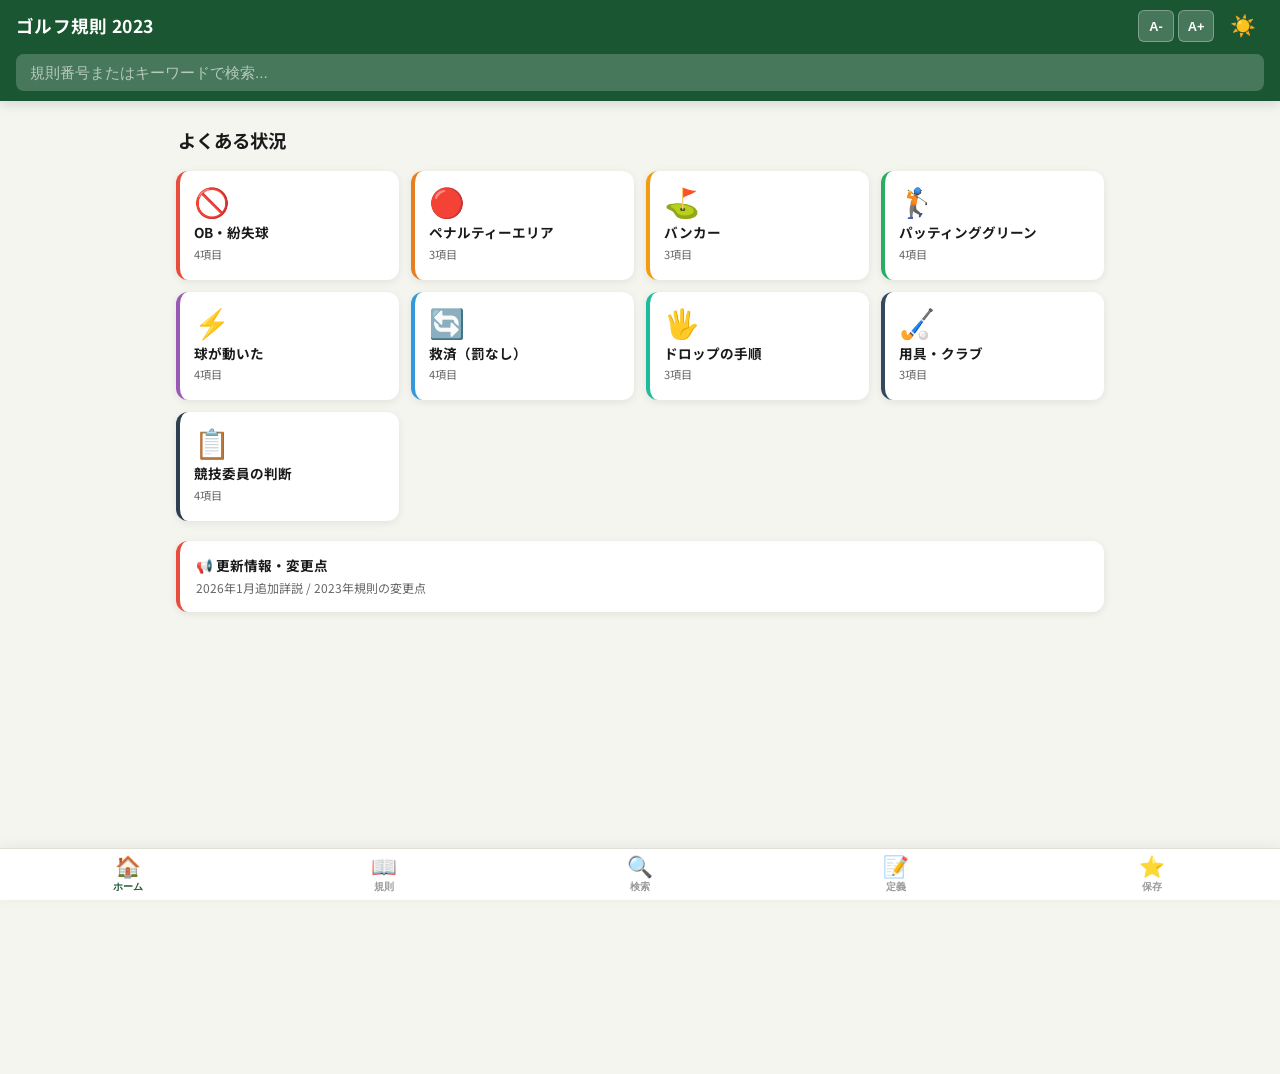
==== app/index.html @ 6bfc3861 "ゴルフ規則2023 オフラインPWA 初回リリース - 規則1〜25の全文、定義集、状況別クイックガイド、更新情報を収録 - 全文検索、ブックマーク、ダークモード、フォントサイズ調整対応 - Serv" ====
<!DOCTYPE html>
<html lang="ja">
<head>
  <meta charset="UTF-8">
  <meta name="viewport" content="width=device-width, initial-scale=1.0, viewport-fit=cover, user-scalable=yes">
  <meta name="apple-mobile-web-app-capable" content="yes">
  <meta name="apple-mobile-web-app-status-bar-style" content="black-translucent">
  <meta name="apple-mobile-web-app-title" content="Golf Rules">
  <meta name="theme-color" content="#1a5632">
  <title>ゴルフ規則 2023</title>
  <link rel="manifest" href="manifest.json">
  <link rel="apple-touch-icon" href="icons/icon-192.png">
  <link rel="preconnect" href="https://fonts.googleapis.com">
  <link rel="preconnect" href="https://fonts.gstatic.com" crossorigin>
  <link href="https://fonts.googleapis.com/css2?family=Noto+Sans+JP:wght@400;600;700;800&display=swap" rel="stylesheet">
  <link rel="stylesheet" href="css/style.css">
</head>
<body>
  <!-- Header -->
  <header class="app-header">
    <div class="header-content">
      <h1 class="header-title">ゴルフ規則 2023</h1>
      <div class="header-controls">
        <div class="font-size-controls" id="fontSizeControls">
          <button class="font-btn" id="fontDecrease" aria-label="文字を小さく">A-</button>
          <button class="font-btn" id="fontIncrease" aria-label="文字を大きく">A+</button>
        </div>
        <button class="header-btn" id="darkModeToggle" aria-label="ダークモード切替">
          <span class="icon">☀️</span>
        </button>
      </div>
    </div>
    <!-- Global Search Bar -->
    <div class="search-container" id="searchContainer">
      <input type="search" id="globalSearch" placeholder="規則番号またはキーワードで検索..." autocomplete="off" enterkeyhint="search">
      <button class="search-clear" id="searchClear" aria-label="クリア">&times;</button>
    </div>
  </header>

  <!-- Main Content Area -->
  <main class="app-main" id="appMain">

    <!-- Home / Quick Guide View -->
    <section class="view active" id="viewHome">
      <h2 class="section-title">よくある状況</h2>
      <div class="quick-grid" id="quickGrid">
        <!-- Populated by JS -->
      </div>
    </section>

    <!-- Rules List View -->
    <section class="view" id="viewRules">
      <h2 class="section-title">規則一覧</h2>
      <div class="rules-list" id="rulesList">
        <!-- Populated by JS -->
      </div>
    </section>

    <!-- Search Results View -->
    <section class="view" id="viewSearch">
      <div class="search-info" id="searchInfo"></div>
      <div class="search-results" id="searchResults">
        <!-- Populated by JS -->
      </div>
    </section>

    <!-- Definitions View -->
    <section class="view" id="viewDefs">
      <h2 class="section-title">定義集</h2>
      <div class="defs-search-wrap">
        <input type="search" id="defsSearch" placeholder="用語を検索..." autocomplete="off">
      </div>
      <div class="defs-list" id="defsList">
        <!-- Populated by JS -->
      </div>
    </section>

    <!-- Bookmarks View -->
    <section class="view" id="viewBookmarks">
      <h2 class="section-title">ブックマーク</h2>
      <div class="bookmarks-list" id="bookmarksList">
        <p class="empty-message">ブックマークはまだありません。<br>規則やガイドの<span class="star-demo">☆</span>をタップして追加できます。</p>
      </div>
    </section>

    <!-- Updates View -->
    <section class="view" id="viewUpdates">
      <h2 class="section-title">更新情報</h2>
      <div class="updates-content" id="updatesContent">
        <!-- Populated by JS -->
      </div>
    </section>

    <!-- Situation Detail Modal -->
    <div class="modal" id="situationModal">
      <div class="modal-content">
        <div class="modal-header">
          <button class="modal-back" id="modalBack" aria-label="戻る">&larr;</button>
          <h3 class="modal-title" id="modalTitle"></h3>
          <button class="modal-bookmark" id="modalBookmark" aria-label="ブックマーク">☆</button>
        </div>
        <div class="modal-body" id="modalBody">
          <!-- Populated by JS -->
        </div>
      </div>
    </div>

    <!-- Rule Detail Modal -->
    <div class="modal" id="ruleModal">
      <div class="modal-content">
        <div class="modal-header">
          <button class="modal-back" id="ruleModalBack" aria-label="戻る">&larr;</button>
          <h3 class="modal-title" id="ruleModalTitle"></h3>
          <button class="modal-bookmark" id="ruleModalBookmark" aria-label="ブックマーク">☆</button>
        </div>
        <div class="modal-body" id="ruleModalBody">
          <!-- Populated by JS -->
        </div>
      </div>
    </div>

  </main>

  <!-- Bottom Navigation -->
  <nav class="bottom-nav" id="bottomNav">
    <button class="nav-item active" data-view="viewHome">
      <span class="nav-icon">🏠</span>
      <span class="nav-label">ホーム</span>
    </button>
    <button class="nav-item" data-view="viewRules">
      <span class="nav-icon">📖</span>
      <span class="nav-label">規則</span>
    </button>
    <button class="nav-item" data-view="viewSearch" id="navSearch">
      <span class="nav-icon">🔍</span>
      <span class="nav-label">検索</span>
    </button>
    <button class="nav-item" data-view="viewDefs">
      <span class="nav-icon">📝</span>
      <span class="nav-label">定義</span>
    </button>
    <button class="nav-item" data-view="viewBookmarks">
      <span class="nav-icon">⭐</span>
      <span class="nav-label">保存</span>
    </button>
  </nav>

  <script src="js/data.js?v=5"></script>
  <script src="js/quickguide.js?v=5"></script>
  <script src="js/search.js?v=5"></script>
  <script src="js/app.js?v=5"></script>
</body>
</html>
---- app/css/style.css ----
/* ============================================
   ゴルフ規則PWA - Mobile-First CSS
   ============================================ */

:root {
  --primary: #1a5632;
  --primary-light: #2d8a56;
  --primary-dark: #0f3d22;
  --bg: #f5f5f0;
  --bg-card: #ffffff;
  --text: #1a1a1a;
  --text-secondary: #666666;
  --text-muted: #999999;
  --border: #e0e0d8;
  --shadow: 0 2px 8px rgba(0,0,0,0.08);
  --shadow-lg: 0 4px 16px rgba(0,0,0,0.12);
  --radius: 12px;
  --radius-sm: 8px;
  --nav-height: 64px;
  --header-height: 110px;
  --safe-top: env(safe-area-inset-top, 0px);
  --safe-bottom: env(safe-area-inset-bottom, 0px);
}

/* Dark Mode */
[data-theme="dark"] {
  --bg: #1a1a1a;
  --bg-card: #2a2a2a;
  --text: #e8e8e8;
  --text-secondary: #aaaaaa;
  --text-muted: #777777;
  --border: #3a3a3a;
  --shadow: 0 2px 8px rgba(0,0,0,0.3);
  --shadow-lg: 0 4px 16px rgba(0,0,0,0.4);
}

/* Reset */
*, *::before, *::after {
  margin: 0;
  padding: 0;
  box-sizing: border-box;
}

html {
  font-size: 16px;
  -webkit-text-size-adjust: 100%;
}

body {
  font-family: "Noto Sans JP", -apple-system, BlinkMacSystemFont, "Hiragino Sans", "Hiragino Kaku Gothic ProN", "Yu Gothic", sans-serif;
  background: var(--bg);
  color: var(--text);
  line-height: 1.6;
  overflow-x: hidden;
  -webkit-font-smoothing: antialiased;
  padding-top: calc(var(--header-height) + var(--safe-top));
  padding-bottom: calc(var(--nav-height) + var(--safe-bottom));
}

/* ============================================
   Header
   ============================================ */

.app-header {
  position: fixed;
  top: 0;
  left: 0;
  right: 0;
  z-index: 100;
  background: var(--primary);
  color: white;
  padding-top: var(--safe-top);
  box-shadow: 0 2px 12px rgba(0,0,0,0.15);
}

.header-content {
  display: flex;
  align-items: center;
  justify-content: space-between;
  padding: 10px 16px 6px;
}

.header-title {
  font-size: 1.1rem;
  font-weight: 700;
  letter-spacing: 0.02em;
}

.header-controls {
  display: flex;
  align-items: center;
  gap: 8px;
}

.font-size-controls {
  display: flex;
  align-items: center;
  gap: 4px;
}

.font-btn {
  background: rgba(255,255,255,0.2);
  border: 1px solid rgba(255,255,255,0.3);
  color: white;
  font-size: 0.8rem;
  font-weight: 700;
  cursor: pointer;
  padding: 4px 8px;
  border-radius: 6px;
  transition: background 0.2s;
  min-width: 36px;
  min-height: 32px;
  display: flex;
  align-items: center;
  justify-content: center;
}

.font-btn:active {
  background: rgba(255,255,255,0.4);
}

.header-btn {
  background: none;
  border: none;
  color: white;
  font-size: 1.3rem;
  cursor: pointer;
  padding: 4px 8px;
  border-radius: 6px;
  transition: background 0.2s;
}

.header-btn:active {
  background: rgba(255,255,255,0.2);
}

.search-container {
  position: relative;
  padding: 6px 16px 10px;
}

.search-container input {
  width: 100%;
  padding: 10px 40px 10px 14px;
  border: none;
  border-radius: var(--radius-sm);
  font-size: 0.95rem;
  background: rgba(255,255,255,0.2);
  color: white;
  outline: none;
  transition: background 0.2s;
}

.search-container input::placeholder {
  color: rgba(255,255,255,0.6);
}

.search-container input:focus {
  background: rgba(255,255,255,0.3);
}

.search-clear {
  position: absolute;
  right: 24px;
  top: 50%;
  transform: translateY(-50%);
  background: none;
  border: none;
  color: rgba(255,255,255,0.6);
  font-size: 1.4rem;
  cursor: pointer;
  display: none;
  padding: 4px 8px;
}

.search-clear.visible {
  display: block;
}

/* ============================================
   Bottom Navigation
   ============================================ */

.bottom-nav {
  position: fixed;
  bottom: 0;
  left: 0;
  right: 0;
  z-index: 100;
  display: flex;
  background: var(--bg-card);
  border-top: 1px solid var(--border);
  padding-bottom: var(--safe-bottom);
  box-shadow: 0 -2px 12px rgba(0,0,0,0.06);
}

.nav-item {
  flex: 1;
  display: flex;
  flex-direction: column;
  align-items: center;
  justify-content: center;
  padding: 8px 4px 6px;
  border: none;
  background: none;
  color: var(--text-muted);
  cursor: pointer;
  transition: color 0.2s;
  -webkit-tap-highlight-color: transparent;
}

.nav-item.active {
  color: var(--primary);
}

.nav-icon {
  font-size: 1.3rem;
  line-height: 1;
  margin-bottom: 2px;
}

.nav-label {
  font-size: 0.65rem;
  font-weight: 600;
  letter-spacing: 0.02em;
}

/* ============================================
   Views
   ============================================ */

.app-main {
  min-height: 100vh;
}

.view {
  display: none;
  padding: 16px;
  animation: fadeIn 0.2s ease;
}

.view.active {
  display: block;
}

@keyframes fadeIn {
  from { opacity: 0; transform: translateY(8px); }
  to { opacity: 1; transform: translateY(0); }
}

.section-title {
  font-size: 1.15rem;
  font-weight: 700;
  margin-bottom: 16px;
  color: var(--text);
  padding-left: 2px;
}

/* ============================================
   Quick Guide Grid
   ============================================ */

.quick-grid {
  display: grid;
  grid-template-columns: repeat(2, 1fr);
  gap: 12px;
}

.quick-card {
  background: var(--bg-card);
  border-radius: var(--radius);
  padding: 16px 14px;
  box-shadow: var(--shadow);
  cursor: pointer;
  transition: transform 0.15s, box-shadow 0.15s;
  border-left: 4px solid;
  -webkit-tap-highlight-color: transparent;
}

.quick-card:active {
  transform: scale(0.97);
  box-shadow: var(--shadow-lg);
}

.quick-card-icon {
  font-size: 1.8rem;
  margin-bottom: 8px;
  line-height: 1;
}

.quick-card-title {
  font-size: 0.85rem;
  font-weight: 700;
  color: var(--text);
  line-height: 1.3;
}

.quick-card-count {
  font-size: 0.7rem;
  color: var(--text-secondary);
  margin-top: 4px;
}

/* Updates link at bottom of home */
.home-updates-link {
  display: block;
  margin-top: 20px;
  padding: 14px 16px;
  background: var(--bg-card);
  border-radius: var(--radius);
  box-shadow: var(--shadow);
  text-decoration: none;
  color: var(--text);
  border-left: 4px solid #e74c3c;
  cursor: pointer;
  -webkit-tap-highlight-color: transparent;
}

.home-updates-link:active {
  transform: scale(0.98);
}

.home-updates-title {
  font-size: 0.85rem;
  font-weight: 700;
}

.home-updates-desc {
  font-size: 0.75rem;
  color: var(--text-secondary);
  margin-top: 2px;
}

/* ============================================
   Situation List (within a category)
   ============================================ */

.situation-list {
  display: flex;
  flex-direction: column;
  gap: 10px;
}

.situation-item {
  background: var(--bg-card);
  border-radius: var(--radius);
  padding: 14px 16px;
  box-shadow: var(--shadow);
  cursor: pointer;
  transition: transform 0.15s;
  -webkit-tap-highlight-color: transparent;
}

.situation-item:active {
  transform: scale(0.98);
}

.situation-question {
  font-size: 0.9rem;
  font-weight: 600;
  color: var(--text);
  margin-bottom: 4px;
}

.situation-rule-ref {
  font-size: 0.75rem;
  color: var(--primary-light);
  font-weight: 600;
}

/* ============================================
   Rules List
   ============================================ */

.rules-group {
  margin-bottom: 20px;
}

.rules-group-title {
  font-size: 0.8rem;
  font-weight: 700;
  color: var(--primary);
  text-transform: uppercase;
  letter-spacing: 0.05em;
  margin-bottom: 8px;
  padding-left: 4px;
}

.rule-item {
  background: var(--bg-card);
  border-radius: var(--radius-sm);
  margin-bottom: 6px;
  box-shadow: var(--shadow);
  overflow: hidden;
}

.rule-header {
  display: flex;
  align-items: center;
  padding: 12px 14px;
  cursor: pointer;
  -webkit-tap-highlight-color: transparent;
  gap: 10px;
}

.rule-header:active {
  background: rgba(0,0,0,0.03);
}

.rule-number {
  font-size: 1.1rem;
  font-weight: 800;
  color: var(--primary);
  min-width: 32px;
}

.rule-title {
  font-size: 0.82rem;
  font-weight: 600;
  color: var(--text);
  flex: 1;
  line-height: 1.4;
}

.rule-arrow {
  color: var(--text-muted);
  font-size: 0.8rem;
  transition: transform 0.2s;
}

.rule-item.expanded .rule-arrow {
  transform: rotate(90deg);
}

.rule-subsections {
  display: none;
  padding: 0 14px 12px;
  border-top: 1px solid var(--border);
}

.rule-item.expanded .rule-subsections {
  display: block;
}

.subsection-item {
  padding: 10px 0;
  border-bottom: 1px solid var(--border);
  cursor: pointer;
  -webkit-tap-highlight-color: transparent;
}

.subsection-item:last-child {
  border-bottom: none;
}

.subsection-item:active {
  background: rgba(0,0,0,0.02);
}

.subsection-number {
  font-size: 0.75rem;
  font-weight: 700;
  color: var(--primary-light);
}

.subsection-title {
  font-size: 0.8rem;
  color: var(--text);
  margin-top: 2px;
}

/* ============================================
   Search Results
   ============================================ */

.search-info {
  padding: 8px 4px 12px;
  font-size: 0.8rem;
  color: var(--text-secondary);
}

.search-results {
  display: flex;
  flex-direction: column;
  gap: 10px;
}

.search-result-item {
  background: var(--bg-card);
  border-radius: var(--radius-sm);
  padding: 14px 16px;
  box-shadow: var(--shadow);
  cursor: pointer;
  -webkit-tap-highlight-color: transparent;
}

.search-result-item:active {
  transform: scale(0.98);
}

.search-result-type {
  font-size: 0.65rem;
  font-weight: 700;
  text-transform: uppercase;
  color: white;
  background: var(--primary);
  padding: 2px 8px;
  border-radius: 4px;
  display: inline-block;
  margin-bottom: 6px;
}

.search-result-type.type-guide {
  background: #e67e22;
}

.search-result-type.type-def {
  background: #9b59b6;
}

.search-result-type.type-update {
  background: #e74c3c;
}

.search-result-title {
  font-size: 0.9rem;
  font-weight: 600;
  color: var(--text);
  margin-bottom: 4px;
}

.search-result-excerpt {
  font-size: 0.78rem;
  color: var(--text-secondary);
  line-height: 1.5;
}

.search-result-excerpt mark {
  background: #fff3cd;
  color: var(--text);
  padding: 0 2px;
  border-radius: 2px;
}

[data-theme="dark"] .search-result-excerpt mark {
  background: #5a4a00;
  color: #ffd;
}

.search-history {
  margin-top: 20px;
}

.search-history-title {
  font-size: 0.8rem;
  font-weight: 600;
  color: var(--text-secondary);
  margin-bottom: 8px;
}

.search-history-items {
  display: flex;
  flex-wrap: wrap;
  gap: 8px;
}

.search-history-chip {
  background: var(--bg-card);
  border: 1px solid var(--border);
  border-radius: 20px;
  padding: 6px 14px;
  font-size: 0.8rem;
  color: var(--text);
  cursor: pointer;
  -webkit-tap-highlight-color: transparent;
}

.search-history-chip:active {
  background: var(--primary);
  color: white;
}

/* ============================================
   Definitions
   ============================================ */

.defs-search-wrap {
  margin-bottom: 16px;
}

.defs-search-wrap input {
  width: 100%;
  padding: 10px 14px;
  border: 1px solid var(--border);
  border-radius: var(--radius-sm);
  font-size: 0.9rem;
  background: var(--bg-card);
  color: var(--text);
  outline: none;
}

.defs-search-wrap input:focus {
  border-color: var(--primary);
}

.def-item {
  background: var(--bg-card);
  border-radius: var(--radius-sm);
  margin-bottom: 8px;
  box-shadow: var(--shadow);
  overflow: hidden;
}

.def-header {
  padding: 12px 14px;
  cursor: pointer;
  display: flex;
  justify-content: space-between;
  align-items: center;
  -webkit-tap-highlight-color: transparent;
}

.def-header:active {
  background: rgba(0,0,0,0.03);
}

.def-term {
  font-size: 0.9rem;
  font-weight: 700;
  color: var(--text);
}

.def-arrow {
  color: var(--text-muted);
  font-size: 0.8rem;
  transition: transform 0.2s;
}

.def-item.expanded .def-arrow {
  transform: rotate(90deg);
}

.def-body {
  display: none;
  padding: 0 14px 14px;
  border-top: 1px solid var(--border);
}

.def-item.expanded .def-body {
  display: block;
}

.def-body p {
  font-size: 0.82rem;
  color: var(--text-secondary);
  line-height: 1.6;
  padding-top: 10px;
}

/* ============================================
   Bookmarks
   ============================================ */

.empty-message {
  text-align: center;
  color: var(--text-muted);
  font-size: 0.85rem;
  padding: 40px 20px;
  line-height: 1.8;
}

.star-demo {
  font-size: 1.1rem;
}

.bookmark-item {
  background: var(--bg-card);
  border-radius: var(--radius-sm);
  margin-bottom: 8px;
  padding: 14px 16px;
  box-shadow: var(--shadow);
  display: flex;
  align-items: center;
  gap: 12px;
  cursor: pointer;
  -webkit-tap-highlight-color: transparent;
}

.bookmark-item:active {
  transform: scale(0.98);
}

.bookmark-icon {
  font-size: 1.3rem;
}

.bookmark-info {
  flex: 1;
}

.bookmark-title {
  font-size: 0.85rem;
  font-weight: 600;
  color: var(--text);
}

.bookmark-sub {
  font-size: 0.72rem;
  color: var(--text-secondary);
  margin-top: 2px;
}

.bookmark-remove {
  background: none;
  border: none;
  color: var(--text-muted);
  font-size: 1.2rem;
  cursor: pointer;
  padding: 4px 8px;
}

/* ============================================
   Updates
   ============================================ */

.updates-section {
  margin-bottom: 24px;
}

.updates-section-title {
  font-size: 0.95rem;
  font-weight: 700;
  color: var(--primary);
  margin-bottom: 12px;
  padding-bottom: 6px;
  border-bottom: 2px solid var(--primary);
}

.update-item {
  background: var(--bg-card);
  border-radius: var(--radius-sm);
  margin-bottom: 8px;
  padding: 12px 14px;
  box-shadow: var(--shadow);
}

.update-rule {
  font-size: 0.75rem;
  font-weight: 700;
  color: var(--primary-light);
}

.update-title {
  font-size: 0.85rem;
  font-weight: 600;
  color: var(--text);
  margin: 4px 0;
}

.update-summary {
  font-size: 0.78rem;
  color: var(--text-secondary);
  line-height: 1.5;
}

.update-date {
  font-size: 0.7rem;
  color: #e74c3c;
  font-weight: 600;
  margin-top: 6px;
}

/* ============================================
   Modals
   ============================================ */

.modal {
  display: none;
  position: fixed;
  top: 0;
  left: 0;
  right: 0;
  bottom: 0;
  z-index: 200;
  background: var(--bg);
  overflow-y: auto;
  -webkit-overflow-scrolling: touch;
  animation: slideIn 0.25s ease;
}

#ruleModal {
  z-index: 210;
}

.modal.active {
  display: block;
}

@keyframes slideIn {
  from { transform: translateX(100%); }
  to { transform: translateX(0); }
}

.modal-content {
  min-height: 100vh;
}

.modal-header {
  position: sticky;
  top: 0;
  z-index: 10;
  display: flex;
  align-items: center;
  gap: 8px;
  padding: 12px 16px;
  padding-top: calc(12px + var(--safe-top));
  background: var(--primary);
  color: white;
}

.modal-back {
  background: none;
  border: none;
  color: white;
  font-size: 1.4rem;
  cursor: pointer;
  padding: 4px 8px;
  border-radius: 6px;
}

.modal-back:active {
  background: rgba(255,255,255,0.2);
}

.modal-title {
  flex: 1;
  font-size: 0.95rem;
  font-weight: 700;
  line-height: 1.3;
}

.modal-bookmark {
  background: none;
  border: none;
  color: white;
  font-size: 1.4rem;
  cursor: pointer;
  padding: 4px 8px;
}

.modal-bookmark.bookmarked {
  color: #ffd700;
}

.modal-body {
  padding: 20px 16px 40px;
}

/* Situation detail content */
.detail-answer {
  background: var(--bg-card);
  border-radius: var(--radius);
  padding: 16px;
  margin-bottom: 16px;
  box-shadow: var(--shadow);
  border-left: 4px solid var(--primary);
}

.detail-answer-label {
  font-size: 0.7rem;
  font-weight: 700;
  color: var(--primary);
  text-transform: uppercase;
  letter-spacing: 0.05em;
  margin-bottom: 6px;
}

.detail-answer-text {
  font-size: 0.9rem;
  font-weight: 600;
  color: var(--text);
  line-height: 1.5;
}

.detail-procedure {
  background: var(--bg-card);
  border-radius: var(--radius);
  padding: 16px;
  margin-bottom: 16px;
  box-shadow: var(--shadow);
}

.detail-procedure-label {
  font-size: 0.7rem;
  font-weight: 700;
  color: #e67e22;
  text-transform: uppercase;
  letter-spacing: 0.05em;
  margin-bottom: 8px;
}

.detail-procedure-text {
  font-size: 0.82rem;
  color: var(--text);
  line-height: 1.8;
  white-space: pre-line;
}

.detail-rule-link {
  display: inline-block;
  background: var(--primary);
  color: white;
  padding: 10px 20px;
  border-radius: var(--radius-sm);
  font-size: 0.85rem;
  font-weight: 600;
  text-decoration: none;
  cursor: pointer;
  -webkit-tap-highlight-color: transparent;
  border: none;
  margin-top: 8px;
}

.detail-rule-link:active {
  background: var(--primary-dark);
}

/* Rule detail content */
.rule-detail-section {
  margin-bottom: 20px;
}

.rule-detail-number {
  font-size: 0.8rem;
  font-weight: 700;
  color: var(--primary-light);
  margin-bottom: 4px;
}

.rule-detail-title {
  font-size: 0.95rem;
  font-weight: 700;
  color: var(--text);
  margin-bottom: 8px;
}

.rule-detail-content {
  font-size: 0.82rem;
  color: var(--text-secondary);
  line-height: 1.7;
  white-space: pre-line;
}

/* ============================================
   Scrollbar
   ============================================ */

::-webkit-scrollbar {
  width: 4px;
}

::-webkit-scrollbar-track {
  background: transparent;
}

::-webkit-scrollbar-thumb {
  background: var(--text-muted);
  border-radius: 2px;
}

/* ============================================
   Responsive - Tablet/Desktop
   ============================================ */

@media (min-width: 768px) {
  .quick-grid {
    grid-template-columns: repeat(3, 1fr);
    max-width: 800px;
    margin: 0 auto;
  }

  .app-main {
    max-width: 800px;
    margin: 0 auto;
  }

  .modal-body {
    max-width: 700px;
    margin: 0 auto;
  }
}

@media (min-width: 1024px) {
  .quick-grid {
    grid-template-columns: repeat(4, 1fr);
    max-width: 960px;
  }

  .app-main {
    max-width: 960px;
  }
}
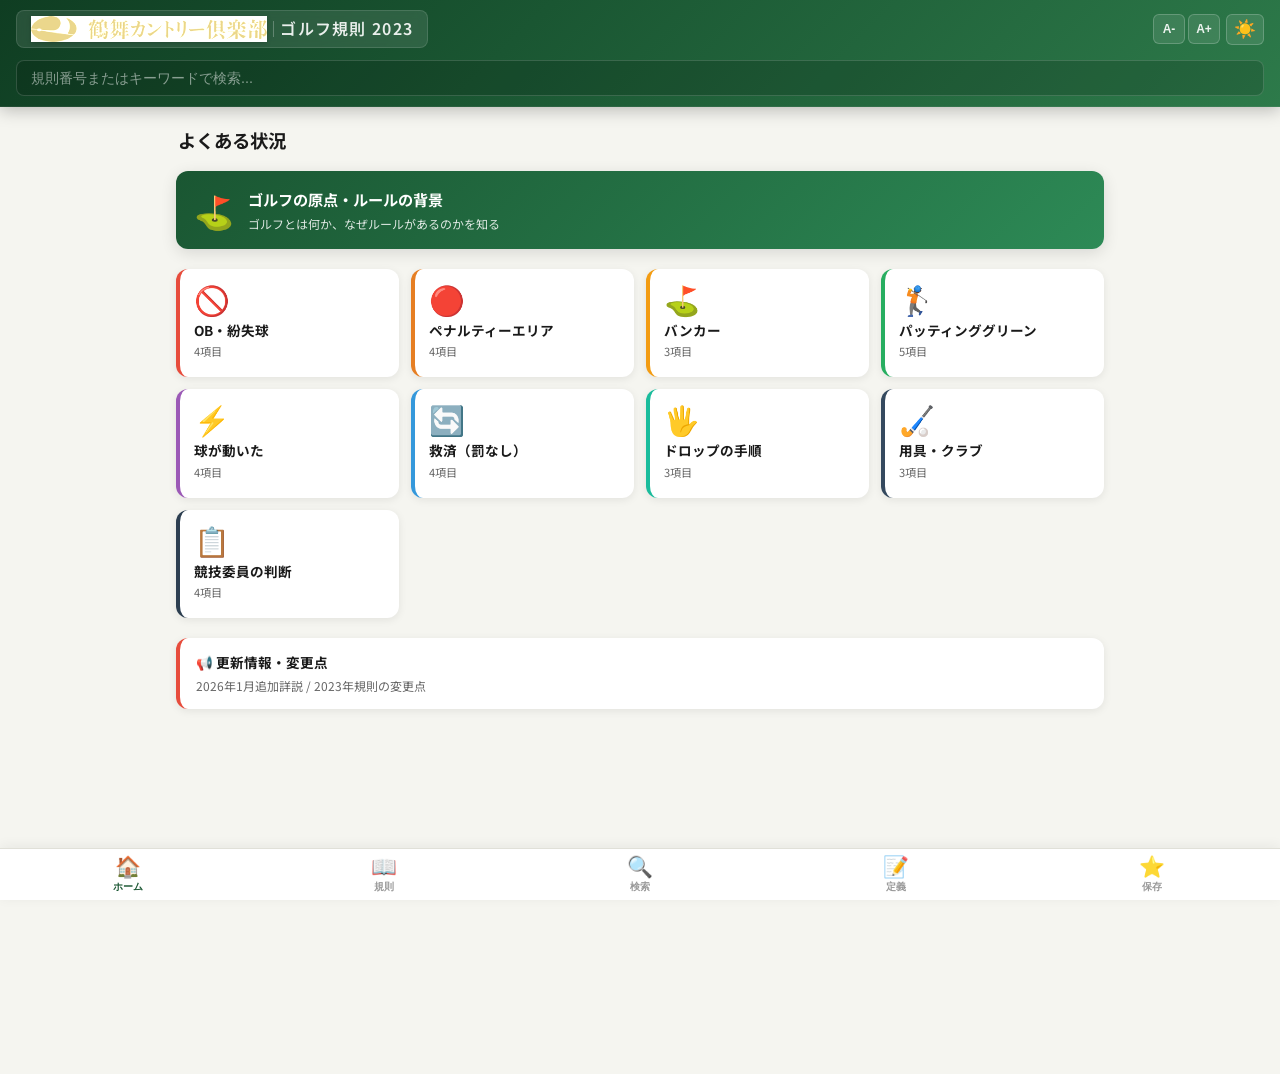
==== commit 4a5a3eaa: "ロゴ追加・ヘッダー改善・補足ノート・ゴルフの原点ページ追加 - 鶴舞CC ロゴをヘッダーに追加（レスポンシブ対応） - ヘッダーデザインをグラデーション＋グラスモーフィズムに改善 - 競技委員向け補足" ====
--- a/app/index.html
+++ b/app/index.html
@@ -13,13 +13,17 @@
   <link rel="preconnect" href="https://fonts.googleapis.com">
   <link rel="preconnect" href="https://fonts.gstatic.com" crossorigin>
   <link href="https://fonts.googleapis.com/css2?family=Noto+Sans+JP:wght@400;600;700;800&display=swap" rel="stylesheet">
-  <link rel="stylesheet" href="css/style.css">
+  <link rel="stylesheet" href="css/style.css?v=7">
 </head>
 <body>
   <!-- Header -->
   <header class="app-header">
     <div class="header-content">
-      <h1 class="header-title">ゴルフ規則 2023</h1>
+      <div class="header-logo-wrap">
+        <img src="icons/logo.png" alt="鶴舞カントリー倶楽部" class="header-logo">
+        <span class="header-divider"></span>
+        <h1 class="header-title">ゴルフ規則 2023</h1>
+      </div>
       <div class="header-controls">
         <div class="font-size-controls" id="fontSizeControls">
           <button class="font-btn" id="fontDecrease" aria-label="文字を小さく">A-</button>
@@ -145,9 +149,9 @@
     </button>
   </nav>
 
-  <script src="js/data.js?v=5"></script>
-  <script src="js/quickguide.js?v=5"></script>
-  <script src="js/search.js?v=5"></script>
-  <script src="js/app.js?v=5"></script>
+  <script src="js/data.js?v=7"></script>
+  <script src="js/quickguide.js?v=7"></script>
+  <script src="js/search.js?v=7"></script>
+  <script src="js/app.js?v=7"></script>
 </body>
 </html>
--- a/app/css/style.css
+++ b/app/css/style.css
@@ -67,96 +67,161 @@
   left: 0;
   right: 0;
   z-index: 100;
-  background: var(--primary);
+  background: linear-gradient(135deg, #0f3d22 0%, #1a5632 40%, #2d7a4a 100%);
   color: white;
   padding-top: var(--safe-top);
-  box-shadow: 0 2px 12px rgba(0,0,0,0.15);
+  box-shadow: 0 3px 16px rgba(0,0,0,0.25);
+  border-bottom: 1px solid rgba(255,255,255,0.08);
 }
 
 .header-content {
   display: flex;
   align-items: center;
   justify-content: space-between;
-  padding: 10px 16px 6px;
+  padding: 10px 16px 8px;
+  gap: 10px;
+}
+
+.header-logo-wrap {
+  display: flex;
+  align-items: center;
+  gap: 6px;
+  padding: 4px 10px;
+  background: rgba(255,255,255,0.1);
+  border-radius: 8px;
+  border: 1px solid rgba(255,255,255,0.12);
+  backdrop-filter: blur(4px);
+  -webkit-backdrop-filter: blur(4px);
+}
+
+.header-logo {
+  height: 22px;
+  width: auto;
+  flex-shrink: 0;
+  filter: brightness(1.15) drop-shadow(0 1px 2px rgba(0,0,0,0.2));
 }
 
 .header-title {
-  font-size: 1.1rem;
-  font-weight: 700;
-  letter-spacing: 0.02em;
+  font-size: 0.75rem;
+  font-weight: 600;
+  letter-spacing: 0.06em;
+  white-space: nowrap;
+  flex-shrink: 0;
+  display: none;
+  color: rgba(255,255,255,0.9);
+}
+
+.header-divider {
+  width: 1px;
+  height: 16px;
+  background: rgba(255,255,255,0.25);
+  flex-shrink: 0;
+  display: none;
+}
+
+@media (min-width: 480px) {
+  .header-logo {
+    height: 26px;
+  }
+  .header-logo-wrap {
+    padding: 5px 14px;
+  }
+  .header-divider {
+    display: block;
+  }
+  .header-title {
+    display: block;
+    font-size: 0.85rem;
+  }
+}
+
+@media (min-width: 640px) {
+  .header-title {
+    font-size: 1rem;
+    letter-spacing: 0.08em;
+  }
 }
 
 .header-controls {
   display: flex;
   align-items: center;
-  gap: 8px;
+  gap: 6px;
 }
 
 .font-size-controls {
   display: flex;
   align-items: center;
-  gap: 4px;
+  gap: 3px;
 }
 
 .font-btn {
-  background: rgba(255,255,255,0.2);
-  border: 1px solid rgba(255,255,255,0.3);
-  color: white;
-  font-size: 0.8rem;
-  font-weight: 700;
-  cursor: pointer;
-  padding: 4px 8px;
+  background: rgba(255,255,255,0.1);
+  border: 1px solid rgba(255,255,255,0.2);
+  color: rgba(255,255,255,0.9);
+  font-size: 0.75rem;
+  font-weight: 700;
+  cursor: pointer;
+  padding: 4px 7px;
   border-radius: 6px;
-  transition: background 0.2s;
-  min-width: 36px;
-  min-height: 32px;
+  transition: all 0.2s;
+  min-width: 32px;
+  min-height: 30px;
   display: flex;
   align-items: center;
   justify-content: center;
 }
 
 .font-btn:active {
-  background: rgba(255,255,255,0.4);
+  background: rgba(255,255,255,0.3);
+  transform: scale(0.95);
 }
 
 .header-btn {
-  background: none;
-  border: none;
+  background: rgba(255,255,255,0.1);
+  border: 1px solid rgba(255,255,255,0.2);
   color: white;
-  font-size: 1.3rem;
-  cursor: pointer;
-  padding: 4px 8px;
+  font-size: 1.1rem;
+  cursor: pointer;
+  padding: 4px 7px;
   border-radius: 6px;
-  transition: background 0.2s;
+  transition: all 0.2s;
+  min-width: 32px;
+  min-height: 30px;
+  display: flex;
+  align-items: center;
+  justify-content: center;
 }
 
 .header-btn:active {
-  background: rgba(255,255,255,0.2);
+  background: rgba(255,255,255,0.3);
+  transform: scale(0.95);
 }
 
 .search-container {
   position: relative;
-  padding: 6px 16px 10px;
+  padding: 4px 16px 10px;
 }
 
 .search-container input {
   width: 100%;
-  padding: 10px 40px 10px 14px;
-  border: none;
+  padding: 9px 40px 9px 14px;
+  border: 1px solid rgba(255,255,255,0.15);
   border-radius: var(--radius-sm);
-  font-size: 0.95rem;
-  background: rgba(255,255,255,0.2);
+  font-size: 0.9rem;
+  background: rgba(0,0,0,0.15);
   color: white;
   outline: none;
-  transition: background 0.2s;
+  transition: all 0.2s;
 }
 
 .search-container input::placeholder {
-  color: rgba(255,255,255,0.6);
+  color: rgba(255,255,255,0.5);
 }
 
 .search-container input:focus {
-  background: rgba(255,255,255,0.3);
+  background: rgba(0,0,0,0.25);
+  border-color: rgba(255,255,255,0.3);
+  box-shadow: 0 0 0 2px rgba(255,255,255,0.08);
 }
 
 .search-clear {
@@ -299,6 +364,47 @@
   font-size: 0.7rem;
   color: var(--text-secondary);
   margin-top: 4px;
+}
+
+/* Philosophy link at top of home */
+.home-philosophy-link {
+  display: flex;
+  align-items: center;
+  gap: 14px;
+  margin-bottom: 20px;
+  padding: 16px 18px;
+  background: linear-gradient(135deg, #1a5632 0%, #2d8a56 100%);
+  border-radius: var(--radius);
+  box-shadow: var(--shadow-lg);
+  cursor: pointer;
+  -webkit-tap-highlight-color: transparent;
+  color: white;
+  transition: transform 0.15s;
+}
+
+.home-philosophy-link:active {
+  transform: scale(0.98);
+}
+
+.home-philosophy-icon {
+  font-size: 2rem;
+  line-height: 1;
+  flex-shrink: 0;
+}
+
+.home-philosophy-body {
+  flex: 1;
+}
+
+.home-philosophy-title {
+  font-size: 0.95rem;
+  font-weight: 700;
+  margin-bottom: 2px;
+}
+
+.home-philosophy-desc {
+  font-size: 0.75rem;
+  opacity: 0.85;
 }
 
 /* Updates link at bottom of home */
@@ -906,6 +1012,38 @@
   white-space: pre-line;
 }
 
+.detail-notes {
+  background: #fff8e1;
+  border: 1px solid #ffe082;
+  border-left: 4px solid #ffa000;
+  border-radius: var(--radius-sm);
+  padding: 12px 14px;
+  margin-bottom: 16px;
+}
+
+[data-theme="dark"] .detail-notes {
+  background: #3e2e00;
+  border-color: #6d5200;
+}
+
+.detail-notes-label {
+  font-size: 0.8rem;
+  font-weight: 700;
+  color: #e65100;
+  margin-bottom: 6px;
+}
+
+[data-theme="dark"] .detail-notes-label {
+  color: #ffab40;
+}
+
+.detail-notes-text {
+  font-size: 0.8rem;
+  color: var(--text);
+  line-height: 1.7;
+  white-space: pre-line;
+}
+
 .detail-rule-link {
   display: inline-block;
   background: var(--primary);
@@ -925,6 +1063,116 @@
   background: var(--primary-dark);
 }
 
+/* Philosophy page content */
+.philosophy-intro {
+  font-size: 0.85rem;
+  color: var(--text-secondary);
+  line-height: 1.7;
+  margin-bottom: 24px;
+  padding: 14px 16px;
+  background: var(--bg-card);
+  border-radius: var(--radius);
+  box-shadow: var(--shadow);
+  border-left: 4px solid var(--primary);
+}
+
+.philosophy-section {
+  background: var(--bg-card);
+  border-radius: var(--radius);
+  padding: 18px 16px;
+  margin-bottom: 16px;
+  box-shadow: var(--shadow);
+}
+
+.philosophy-section-number {
+  display: inline-flex;
+  align-items: center;
+  justify-content: center;
+  width: 28px;
+  height: 28px;
+  background: var(--primary);
+  color: white;
+  border-radius: 50%;
+  font-size: 0.85rem;
+  font-weight: 700;
+  margin-bottom: 10px;
+}
+
+.philosophy-section-title {
+  font-size: 1rem;
+  font-weight: 700;
+  color: var(--text);
+  margin-bottom: 12px;
+}
+
+.philosophy-section-body {
+  font-size: 0.82rem;
+  color: var(--text-secondary);
+  line-height: 1.8;
+}
+
+.philosophy-section-body p {
+  margin-bottom: 10px;
+}
+
+.philosophy-section-body p:last-child {
+  margin-bottom: 0;
+}
+
+.philosophy-section-body strong {
+  color: var(--text);
+  font-weight: 700;
+}
+
+.philosophy-subsection {
+  background: var(--bg-card);
+  border-radius: var(--radius);
+  padding: 16px;
+  margin-bottom: 12px;
+  margin-left: 12px;
+  box-shadow: var(--shadow);
+  border-left: 3px solid var(--primary-light);
+}
+
+.philosophy-sub-title {
+  font-size: 0.9rem;
+  font-weight: 700;
+  color: var(--primary);
+  margin-bottom: 10px;
+}
+
+.philosophy-rule-btn {
+  display: inline-block;
+  background: var(--primary);
+  color: white;
+  padding: 8px 16px;
+  border-radius: var(--radius-sm);
+  font-size: 0.8rem;
+  font-weight: 600;
+  cursor: pointer;
+  -webkit-tap-highlight-color: transparent;
+  border: none;
+  margin-top: 12px;
+  transition: background 0.2s;
+}
+
+.philosophy-rule-btn:active {
+  background: var(--primary-dark);
+}
+
+.philosophy-footer {
+  font-size: 0.82rem;
+  color: var(--text-secondary);
+  line-height: 1.7;
+  margin-top: 24px;
+  padding: 14px 16px;
+  background: var(--bg-card);
+  border-radius: var(--radius);
+  box-shadow: var(--shadow);
+  border-left: 4px solid #e67e22;
+  font-style: italic;
+}
+
 /* Rule detail content */
 .rule-detail-section {
   margin-bottom: 20px;
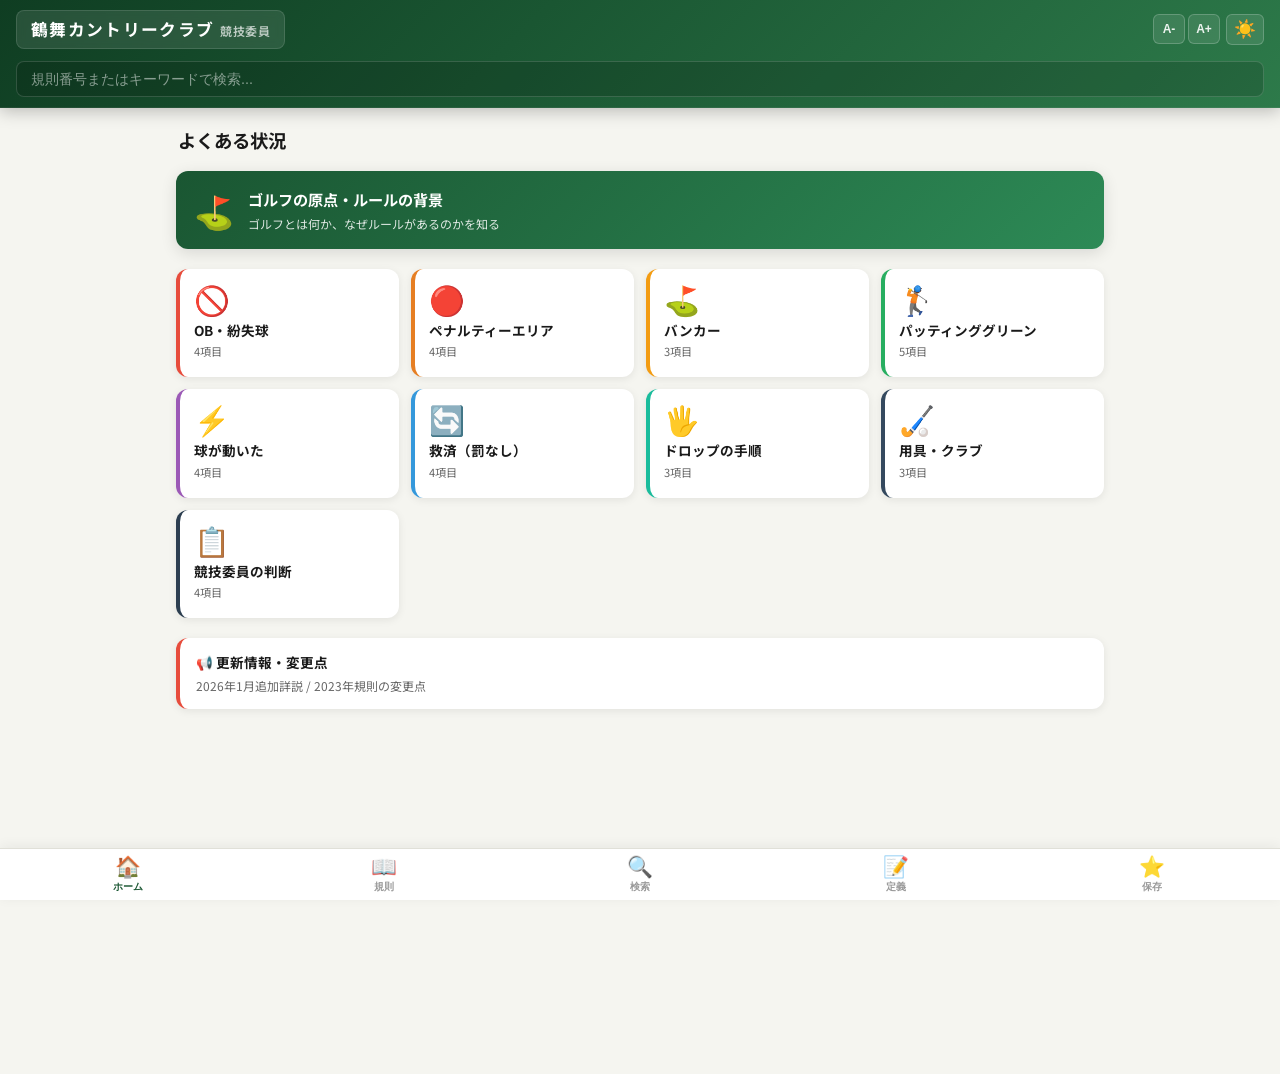
==== commit 978d3d70: "ヘッダーをテキスト表示に変更（鶴舞カントリークラブ 競技委員） ロゴ画像を削除し、テキストのみのヘッダーに変更。  Co-Authored-By: Claude Opus 4.6 <noreply@a" ====
--- a/app/index.html
+++ b/app/index.html
@@ -13,16 +13,14 @@
   <link rel="preconnect" href="https://fonts.googleapis.com">
   <link rel="preconnect" href="https://fonts.gstatic.com" crossorigin>
   <link href="https://fonts.googleapis.com/css2?family=Noto+Sans+JP:wght@400;600;700;800&display=swap" rel="stylesheet">
-  <link rel="stylesheet" href="css/style.css?v=7">
+  <link rel="stylesheet" href="css/style.css?v=8">
 </head>
 <body>
   <!-- Header -->
   <header class="app-header">
     <div class="header-content">
       <div class="header-logo-wrap">
-        <img src="icons/logo.png" alt="鶴舞カントリー倶楽部" class="header-logo">
-        <span class="header-divider"></span>
-        <h1 class="header-title">ゴルフ規則 2023</h1>
+        <h1 class="header-title">鶴舞カントリークラブ<span class="header-subtitle">競技委員</span></h1>
       </div>
       <div class="header-controls">
         <div class="font-size-controls" id="fontSizeControls">
--- a/app/css/style.css
+++ b/app/css/style.css
@@ -84,8 +84,8 @@
 
 .header-logo-wrap {
   display: flex;
-  align-items: center;
-  gap: 6px;
+  align-items: baseline;
+  gap: 0;
   padding: 4px 10px;
   background: rgba(255,255,255,0.1);
   border-radius: 8px;
@@ -94,51 +94,41 @@
   -webkit-backdrop-filter: blur(4px);
 }
 
-.header-logo {
-  height: 22px;
-  width: auto;
-  flex-shrink: 0;
-  filter: brightness(1.15) drop-shadow(0 1px 2px rgba(0,0,0,0.2));
-}
-
 .header-title {
-  font-size: 0.75rem;
-  font-weight: 600;
+  font-size: 0.85rem;
+  font-weight: 700;
   letter-spacing: 0.06em;
   white-space: nowrap;
-  flex-shrink: 0;
-  display: none;
-  color: rgba(255,255,255,0.9);
-}
-
-.header-divider {
-  width: 1px;
-  height: 16px;
-  background: rgba(255,255,255,0.25);
-  flex-shrink: 0;
-  display: none;
+  color: white;
+}
+
+.header-subtitle {
+  font-size: 0.65rem;
+  font-weight: 600;
+  color: rgba(255,255,255,0.7);
+  margin-left: 6px;
+  letter-spacing: 0.04em;
 }
 
 @media (min-width: 480px) {
-  .header-logo {
-    height: 26px;
-  }
   .header-logo-wrap {
     padding: 5px 14px;
   }
-  .header-divider {
-    display: block;
+  .header-title {
+    font-size: 0.95rem;
   }
-  .header-title {
-    display: block;
-    font-size: 0.85rem;
+  .header-subtitle {
+    font-size: 0.7rem;
   }
 }
 
 @media (min-width: 640px) {
   .header-title {
-    font-size: 1rem;
+    font-size: 1.05rem;
     letter-spacing: 0.08em;
+  }
+  .header-subtitle {
+    font-size: 0.75rem;
   }
 }
 
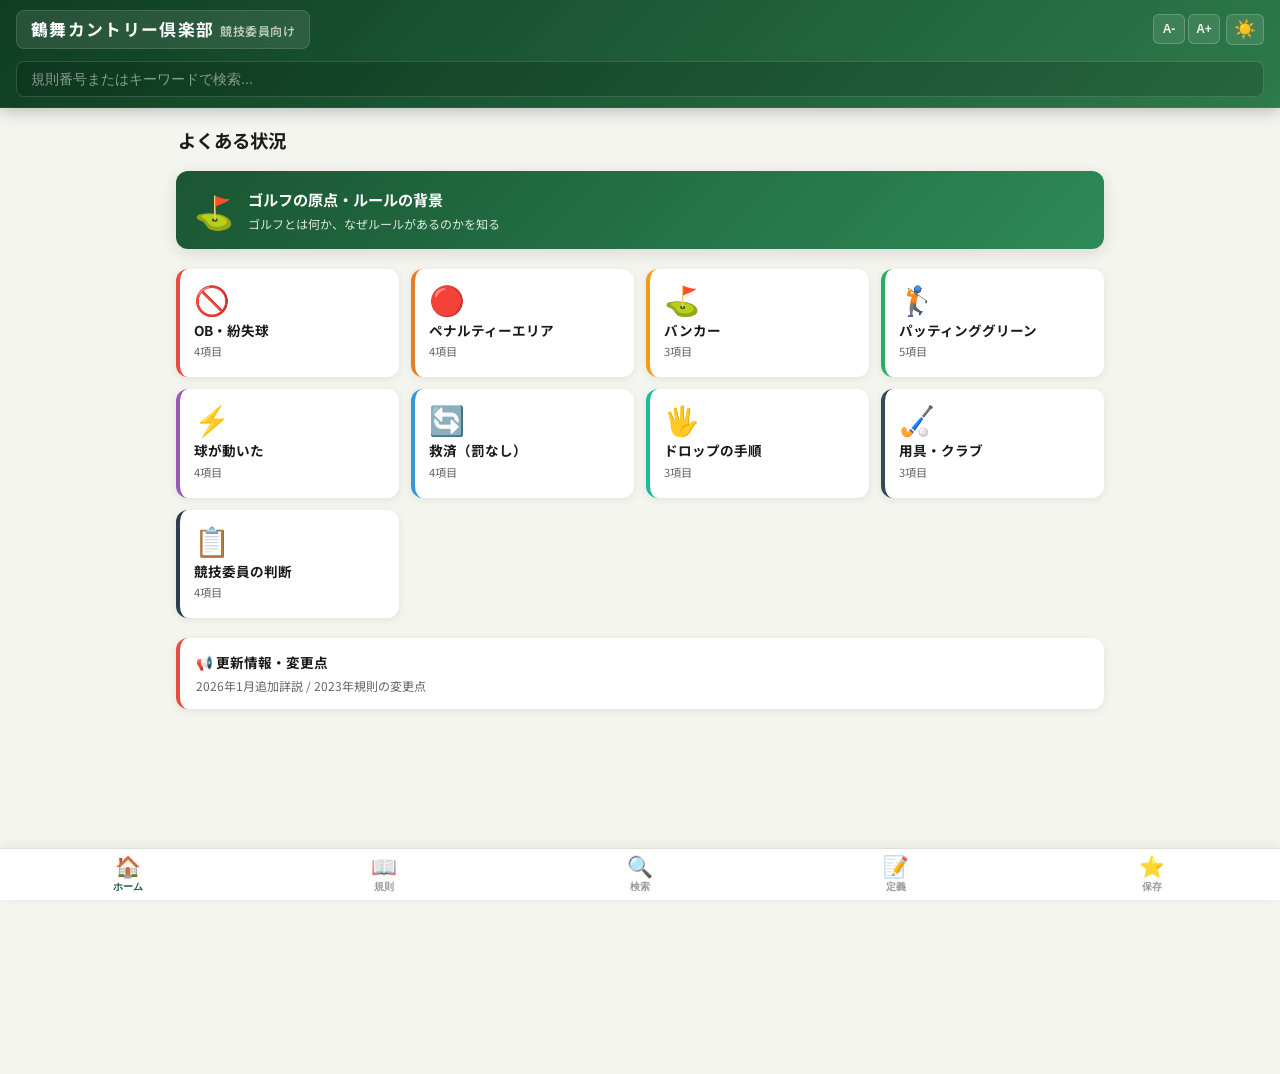
==== commit 1d3290fb: "ヘッダーを「鶴舞カントリー倶楽部 競技委員向け」に修正 Co-Authored-By: Claude Opus 4.6 <noreply@anthropic.com>" ====
--- a/app/index.html
+++ b/app/index.html
@@ -20,7 +20,7 @@
   <header class="app-header">
     <div class="header-content">
       <div class="header-logo-wrap">
-        <h1 class="header-title">鶴舞カントリークラブ<span class="header-subtitle">競技委員</span></h1>
+        <h1 class="header-title">鶴舞カントリー倶楽部<span class="header-subtitle">競技委員向け</span></h1>
       </div>
       <div class="header-controls">
         <div class="font-size-controls" id="fontSizeControls">
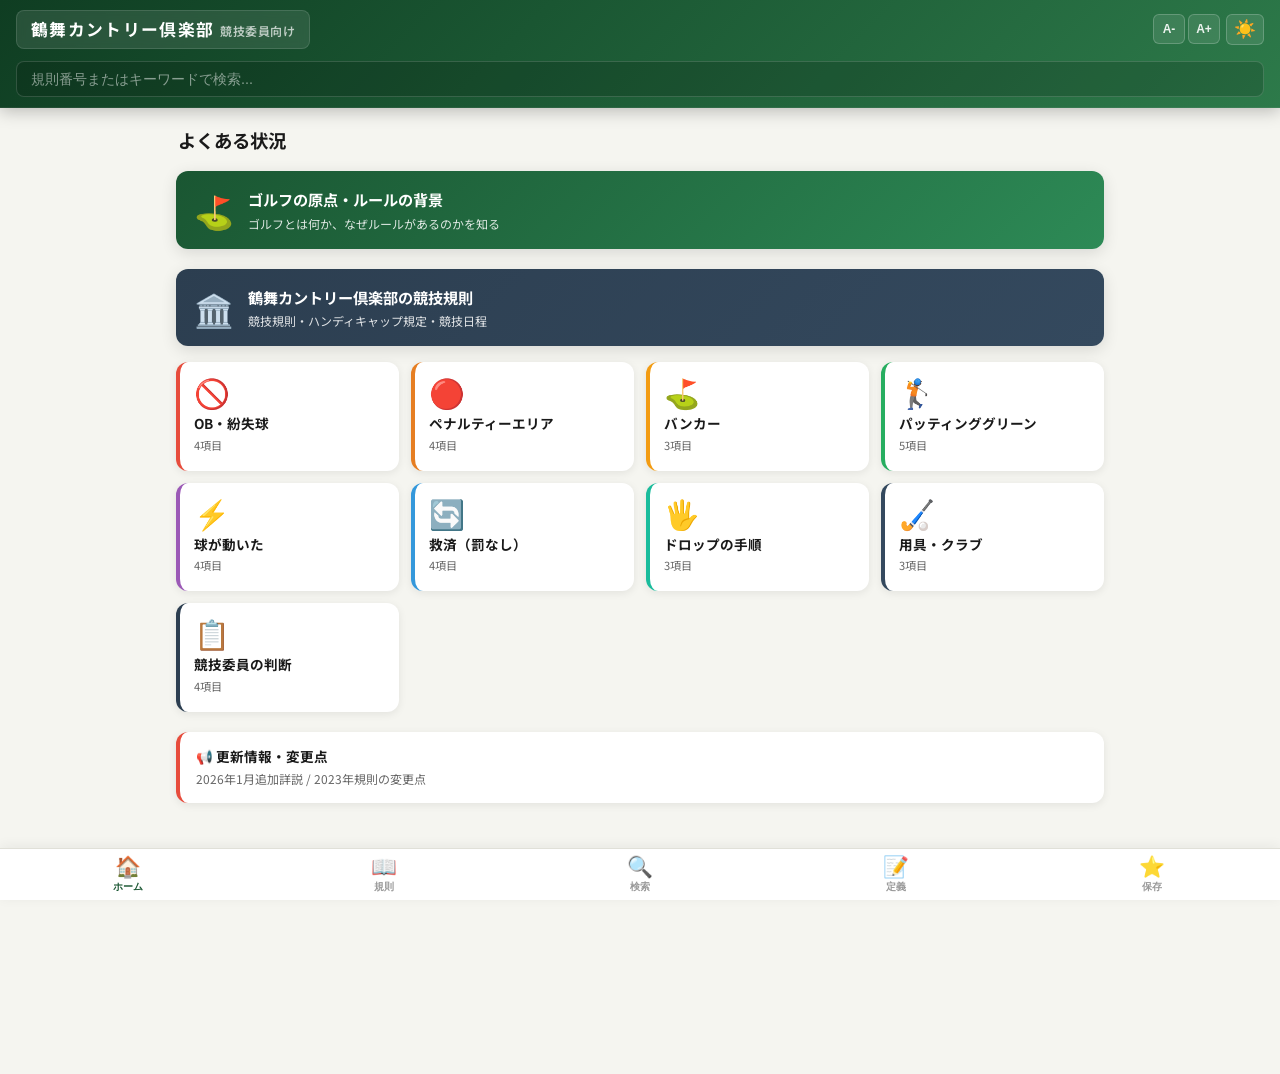
==== commit 10815393: "鶴舞CC競技規則セクション追加（競技規則・HDCP規定・競技日程） 冊子の内容を3分類でアプリに組み込み。 ホーム画面にバナー追加、モーダルで階層表示。  Co-Authored-By: Claude" ====
--- a/app/index.html
+++ b/app/index.html
@@ -13,7 +13,7 @@
   <link rel="preconnect" href="https://fonts.googleapis.com">
   <link rel="preconnect" href="https://fonts.gstatic.com" crossorigin>
   <link href="https://fonts.googleapis.com/css2?family=Noto+Sans+JP:wght@400;600;700;800&display=swap" rel="stylesheet">
-  <link rel="stylesheet" href="css/style.css?v=8">
+  <link rel="stylesheet" href="css/style.css?v=9">
 </head>
 <body>
   <!-- Header -->
@@ -147,9 +147,10 @@
     </button>
   </nav>
 
-  <script src="js/data.js?v=7"></script>
-  <script src="js/quickguide.js?v=7"></script>
-  <script src="js/search.js?v=7"></script>
-  <script src="js/app.js?v=7"></script>
+  <script src="js/data.js?v=8"></script>
+  <script src="js/quickguide.js?v=8"></script>
+  <script src="js/club-rules.js?v=8"></script>
+  <script src="js/search.js?v=8"></script>
+  <script src="js/app.js?v=8"></script>
 </body>
 </html>
--- a/app/css/style.css
+++ b/app/css/style.css
@@ -397,6 +397,189 @@
   opacity: 0.85;
 }
 
+/* Club rules link on home */
+.home-clubrules-link {
+  display: flex;
+  align-items: center;
+  gap: 14px;
+  margin-bottom: 16px;
+  padding: 16px 18px;
+  background: linear-gradient(135deg, #2c3e50 0%, #34495e 100%);
+  border-radius: var(--radius);
+  box-shadow: var(--shadow-lg);
+  cursor: pointer;
+  -webkit-tap-highlight-color: transparent;
+  color: white;
+  transition: transform 0.15s;
+}
+
+.home-clubrules-link:active {
+  transform: scale(0.98);
+}
+
+/* Club rules page styles */
+.clubrules-categories {
+  display: flex;
+  flex-direction: column;
+  gap: 12px;
+}
+
+.clubrules-cat-card {
+  display: flex;
+  align-items: center;
+  gap: 14px;
+  background: var(--bg-card);
+  border-radius: var(--radius);
+  padding: 18px 16px;
+  box-shadow: var(--shadow);
+  cursor: pointer;
+  transition: transform 0.15s;
+  -webkit-tap-highlight-color: transparent;
+}
+
+.clubrules-cat-card:active {
+  transform: scale(0.98);
+}
+
+.clubrules-cat-icon {
+  font-size: 1.8rem;
+  line-height: 1;
+}
+
+.clubrules-cat-info {
+  flex: 1;
+}
+
+.clubrules-cat-title {
+  font-size: 0.95rem;
+  font-weight: 700;
+  color: var(--text);
+}
+
+.clubrules-cat-count {
+  font-size: 0.72rem;
+  color: var(--text-secondary);
+  margin-top: 2px;
+}
+
+.clubrules-cat-arrow {
+  color: var(--text-muted);
+  font-size: 0.8rem;
+}
+
+.clubrules-items {
+  display: flex;
+  flex-direction: column;
+  gap: 8px;
+}
+
+.clubrules-item {
+  display: flex;
+  align-items: center;
+  justify-content: space-between;
+  background: var(--bg-card);
+  border-radius: var(--radius-sm);
+  padding: 14px 16px;
+  box-shadow: var(--shadow);
+  cursor: pointer;
+  transition: transform 0.15s;
+  -webkit-tap-highlight-color: transparent;
+}
+
+.clubrules-item:active {
+  transform: scale(0.98);
+}
+
+.clubrules-item-title {
+  font-size: 0.9rem;
+  font-weight: 600;
+  color: var(--text);
+}
+
+.clubrules-item-arrow {
+  color: var(--text-muted);
+  font-size: 0.75rem;
+}
+
+.clubrules-detail {
+  font-size: 0.82rem;
+  color: var(--text);
+  line-height: 1.8;
+  white-space: pre-line;
+}
+
+.clubrules-detail ul {
+  list-style: disc;
+  padding-left: 20px;
+  margin: 8px 0;
+}
+
+.clubrules-detail ul li {
+  margin-bottom: 4px;
+  white-space: normal;
+}
+
+.club-rule-sub {
+  font-size: 0.85rem;
+  font-weight: 700;
+  color: var(--primary);
+  margin: 16px 0 8px;
+  white-space: normal;
+}
+
+.club-rule-table {
+  width: 100%;
+  border-collapse: collapse;
+  font-size: 0.75rem;
+  margin: 10px 0;
+  white-space: normal;
+}
+
+.club-rule-table th,
+.club-rule-table td {
+  border: 1px solid var(--border);
+  padding: 6px 8px;
+  text-align: left;
+}
+
+.club-rule-table th {
+  background: var(--primary);
+  color: white;
+  font-weight: 600;
+  font-size: 0.7rem;
+}
+
+.club-rule-table td {
+  background: var(--bg-card);
+}
+
+[data-theme="dark"] .club-rule-table th {
+  background: var(--primary-dark);
+}
+
+.schedule-list {
+  list-style: none !important;
+  padding-left: 0 !important;
+}
+
+.schedule-list li {
+  padding: 4px 0;
+  border-bottom: 1px solid var(--border);
+  white-space: normal !important;
+  font-size: 0.8rem;
+}
+
+.schedule-list li:last-child {
+  border-bottom: none;
+}
+
+.sch-date {
+  display: inline-block;
+  min-width: 48px;
+  font-weight: 700;
+  color: var(--primary);
+}
+
 /* Updates link at bottom of home */
 .home-updates-link {
   display: block;
